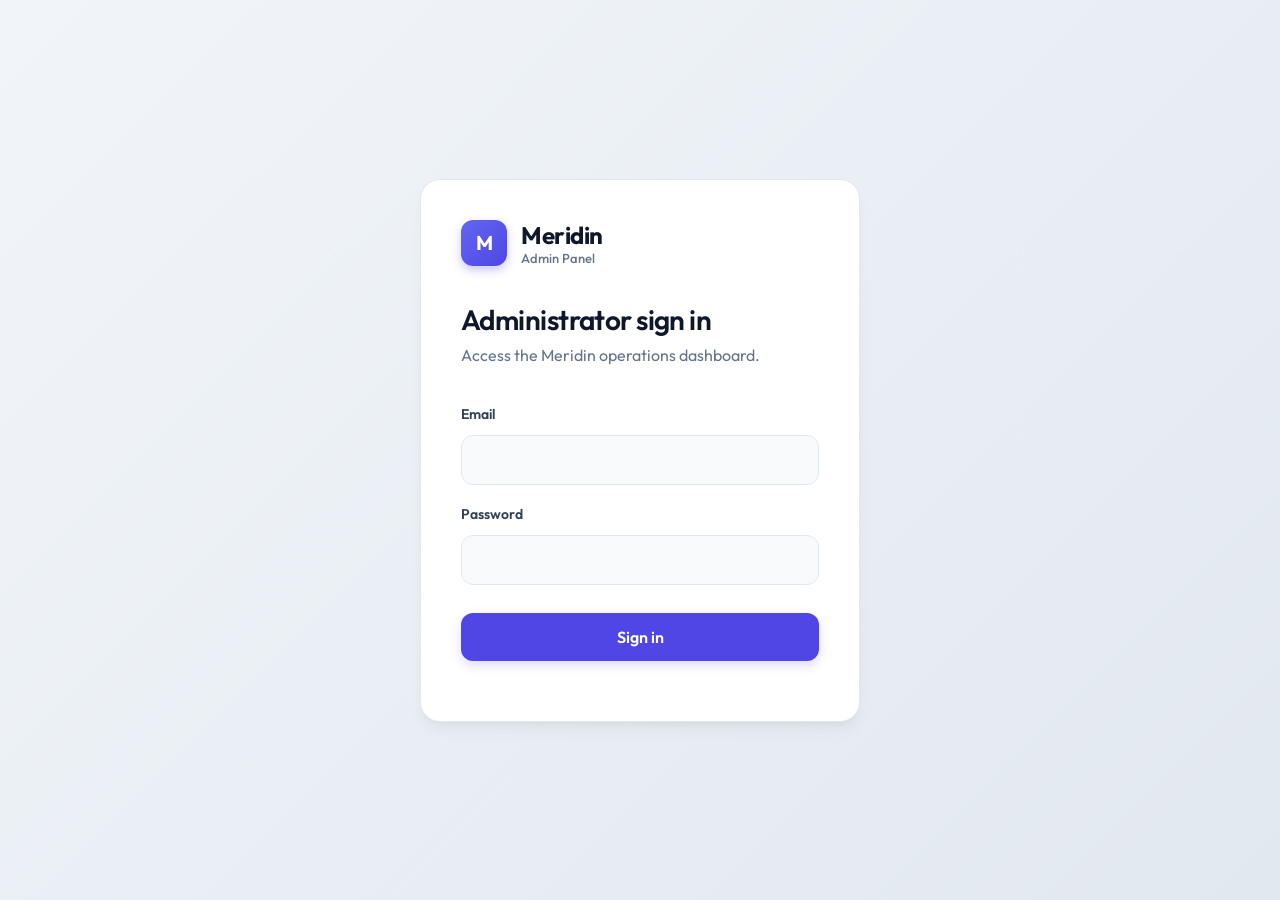
==== meridin_FE/admin/index.html @ f431e5fa "fix: adding dashboard codes" ====
<!DOCTYPE html>
<html lang="en">

<head>

    <meta charset="UTF-8">

    <meta
        name="viewport"
        content="width=device-width, initial-scale=1.0"
    >

    <title>Meridin — Admin Dashboard</title>

    <link
        rel="stylesheet"
        href="css/style.css"
    >
    <link href="https://fonts.googleapis.com/css2?family=Outfit:wght@300;400;500;600;700&display=swap" rel="stylesheet">

</head>

<body>

<div class="app">

    <aside class="sidebar">

        <div class="sidebar-brand">

            <div class="brand-mark">
                M
            </div>

            <div>
                <strong>
                    Meridin
                </strong>

                <span>
                    Admin
                </span>
            </div>

        </div>

        <nav>

            <a
                href="#overview"
                class="nav-link active"
            >
                Overview
            </a>

            <div class="nav-title">
                Clients
            </div>

            <a
                href="#clients"
                class="nav-link"
            >
                All clients
            </a>

            <div class="nav-title">
                Platform
            </div>

            <a
                href="#messages"
                class="nav-link"
            >
                Global messages
            </a>

            <a
                href="#usage"
                class="nav-link"
            >
                API usage
            </a>

        </nav>

        <button
            id="logoutButton"
            class="logout-button"
        >
            Sign out
        </button>

    </aside>

    <main class="main">

        <header class="topbar">

            <div>

                <h1>
                    Platform overview
                </h1>

                <p>
                    Meridin operations center
                </p>

            </div>

            <div class="status">

                <span class="status-dot"></span>

                API operational

            </div>

        </header>

        <section id="overview">

            <div class="metrics">

                <article class="metric-card">

                    <span>
                        Total clients
                    </span>

                    <strong id="clientsMetric">
                        —
                    </strong>

                </article>

                <article class="metric-card">

                    <span>
                        Active clients
                    </span>

                    <strong id="activeClientsMetric">
                        —
                    </strong>

                </article>

                <article class="metric-card">

                    <span>
                        Messages
                    </span>

                    <strong id="messagesMetric">
                        —
                    </strong>

                </article>

                <article class="metric-card">

                    <span>
                        Customers
                    </span>

                    <strong id="customersMetric">
                        —
                    </strong>

                </article>

            </div>

        </section>

        <section id="clients" class="dashboard-section">

            <div class="section-header">

                <div>

                    <h2>
                        Clients
                    </h2>

                    <p>
                        Manage Meridin tenants.
                    </p>

                </div>

            </div>

            <div
                id="clientsList"
                class="table-container"
            >
                Loading...
            </div>

        </section>

        <section id="messages" class="dashboard-section">

            <div class="section-header">

                <div>

                    <h2>
                        Global messages
                    </h2>

                    <p>
                        Recent messages across tenants.
                    </p>

                </div>

            </div>

            <div
                id="messagesList"
                class="table-container"
            >
                Loading...
            </div>

        </section>

        <section id="usage" class="dashboard-section">

            <div class="section-header">

                <div>

                    <h2>
                        Platform usage
                    </h2>

                    <p>
                        AI and Meta usage records.
                    </p>

                </div>

            </div>

            <div
                id="usageList"
                class="grid-two"
            >
                Loading...
            </div>

        </section>

    </main>

</div>

<script src="js/api.js"></script>
<script src="js/dashboard.js"></script>

</body>

</html>
---- meridin_FE/admin/css/style.css ----
* {
    box-sizing: border-box;
    margin: 0;
    padding: 0;
}

:root {
    --background: #f8fafc;
    --surface: #ffffff;
    --border: #e2e8f0;
    --text: #0f172a;
    --muted: #64748b;
    --primary: #4f46e5;
    --primary-hover: #4338ca;
    --success: #10b981;
    --danger: #ef4444;
    --sidebar: #0f172a;
    --sidebar-hover: #1e293b;
    --shadow: 0 4px 6px -1px rgb(0 0 0 / 0.05), 0 2px 4px -2px rgb(0 0 0 / 0.05);
    --shadow-lg: 0 10px 15px -3px rgb(0 0 0 / 0.05), 0 4px 6px -4px rgb(0 0 0 / 0.05);
}

body {
    font-family: 'Outfit', sans-serif;
    background: var(--background);
    color: var(--text);
    -webkit-font-smoothing: antialiased;
}

button,
input {
    font: inherit;
}

button {
    cursor: pointer;
    transition: all 0.2s cubic-bezier(0.4, 0, 0.2, 1);
}

.auth-page {
    min-height: 100vh;
    display: flex;
    align-items: center;
    justify-content: center;
    background: linear-gradient(135deg, #f1f5f9 0%, #e2e8f0 100%);
    padding: 24px;
}

.auth-card {
    width: 100%;
    max-width: 440px;
    background: var(--surface);
    border: 1px solid var(--border);
    border-radius: 20px;
    padding: 40px;
    box-shadow: var(--shadow-lg);
}

.brand,
.sidebar-brand {
    display: flex;
    align-items: center;
    gap: 14px;
}

.brand-mark {
    width: 46px;
    height: 46px;
    border-radius: 12px;
    background: linear-gradient(135deg, #6366f1 0%, #4f46e5 100%);
    color: white;
    display: grid;
    place-items: center;
    font-weight: 700;
    font-size: 20px;
    box-shadow: 0 4px 10px rgba(79, 70, 229, 0.3);
}

.brand h1 {
    font-size: 24px;
    font-weight: 700;
    letter-spacing: -0.02em;
}

.brand p {
    color: var(--muted);
    font-size: 13px;
    font-weight: 500;
}

.auth-card h2 {
    margin-top: 36px;
    font-size: 28px;
    font-weight: 600;
    letter-spacing: -0.02em;
}

.muted {
    color: var(--muted);
}

.auth-card > p {
    margin-top: 8px;
    margin-bottom: 32px;
}

form {
    display: flex;
    flex-direction: column;
    gap: 12px;
}

label {
    font-size: 14px;
    font-weight: 600;
    margin-top: 8px;
    color: #334155;
}

input {
    border: 1px solid var(--border);
    border-radius: 12px;
    padding: 14px 16px;
    outline: none;
    background: #f8fafc;
    transition: all 0.2s ease;
}

input:focus {
    border-color: var(--primary);
    background: var(--surface);
    box-shadow: 0 0 0 3px rgba(79, 70, 229, 0.1);
}

.primary-button {
    border: none;
    border-radius: 12px;
    background: var(--primary);
    color: white;
    padding: 14px 20px;
    font-weight: 600;
    margin-top: 16px;
    box-shadow: 0 4px 12px rgba(79, 70, 229, 0.2);
}

.primary-button:hover {
    background: var(--primary-hover);
    transform: translateY(-1px);
    box-shadow: 0 6px 16px rgba(79, 70, 229, 0.3);
}

.primary-button.small {
    padding: 10px 16px;
    margin: 0;
    font-size: 14px;
}

.error {
    color: var(--danger);
    font-size: 14px;
    margin-top: 8px;
    font-weight: 500;
}

.app {
    min-height: 100vh;
    display: flex;
}

.sidebar {
    width: 260px;
    min-height: 100vh;
    background: var(--sidebar);
    color: white;
    padding: 32px 24px;
    position: fixed;
    left: 0;
    top: 0;
    bottom: 0;
    display: flex;
    flex-direction: column;
    box-shadow: var(--shadow);
    z-index: 10;
}

.sidebar-brand {
    margin-bottom: 40px;
}

.sidebar-brand strong {
    font-size: 20px;
    font-weight: 700;
    letter-spacing: -0.01em;
}

.sidebar-brand span {
    display: block;
    color: #94a3b8;
    font-size: 12px;
    margin-top: 2px;
    font-weight: 500;
}

.nav-link {
    display: block;
    color: #94a3b8;
    text-decoration: none;
    padding: 12px 16px;
    border-radius: 12px;
    margin-bottom: 4px;
    font-weight: 500;
    transition: all 0.2s ease;
}

.nav-link:hover,
.nav-link.active {
    background: var(--sidebar-hover);
    color: white;
}

.nav-link.active {
    font-weight: 600;
    box-shadow: 0 4px 12px rgba(0, 0, 0, 0.1);
}

.nav-title {
    color: #475569;
    font-size: 11px;
    text-transform: uppercase;
    letter-spacing: 0.1em;
    margin: 24px 16px 8px;
    font-weight: 700;
}

.logout-button {
    margin-top: auto;
    border: 1px solid #334155;
    background: transparent;
    color: #cbd5e1;
    padding: 12px;
    border-radius: 12px;
    font-weight: 600;
}

.logout-button:hover {
    background: rgba(255, 255, 255, 0.05);
    color: white;
}

.main {
    margin-left: 260px;
    width: calc(100% - 260px);
    padding: 40px;
}

.topbar {
    display: flex;
    justify-content: space-between;
    align-items: center;
    margin-bottom: 40px;
}

.topbar h1 {
    font-size: 32px;
    font-weight: 700;
    letter-spacing: -0.02em;
}

.topbar p {
    color: var(--muted);
    margin-top: 4px;
    font-size: 15px;
}

.status {
    display: flex;
    align-items: center;
    gap: 10px;
    color: var(--success);
    font-size: 14px;
    font-weight: 600;
    background: #ecfdf5;
    padding: 8px 16px;
    border-radius: 20px;
    border: 1px solid #d1fae5;
}

.status-dot {
    width: 8px;
    height: 8px;
    border-radius: 50%;
    background: var(--success);
    position: relative;
}

.status-dot::after {
    content: '';
    position: absolute;
    width: 100%;
    height: 100%;
    background: inherit;
    border-radius: inherit;
    animation: ripple 1.5s infinite;
}

@keyframes ripple {
    0% {
        transform: scale(1);
        opacity: 0.8;
    }
    100% {
        transform: scale(2.5);
        opacity: 0;
    }
}

.metrics {
    display: grid;
    grid-template-columns: repeat(4, 1fr);
    gap: 20px;
    margin-bottom: 24px;
}

.metric-card,
.panel {
    background: var(--surface);
    border: 1px solid var(--border);
    border-radius: 16px;
    box-shadow: var(--shadow);
}

.metric-card {
    padding: 24px;
    transition: transform 0.2s ease;
}

.metric-card:hover {
    transform: translateY(-2px);
}

.metric-card span {
    color: var(--muted);
    font-size: 14px;
    font-weight: 500;
}

.metric-card strong {
    display: block;
    font-size: 36px;
    margin-top: 8px;
    font-weight: 700;
    letter-spacing: -0.02em;
}

.grid-two {
    display: grid;
    grid-template-columns: repeat(2, minmax(0, 1fr));
    gap: 24px;
}

.panel {
    padding: 24px;
}

.panel-header,
.section-header {
    display: flex;
    justify-content: space-between;
    align-items: center;
}

.panel-header {
    margin-bottom: 24px;
}

.panel h2,
.section-header h2 {
    font-size: 20px;
    font-weight: 600;
    letter-spacing: -0.01em;
}

.panel-header p,
.section-header p {
    color: var(--muted);
    font-size: 14px;
    margin-top: 4px;
}

.message-row {
    display: flex;
    justify-content: space-between;
    padding: 16px 0;
    border-bottom: 1px solid var(--border);
}

.message-row:last-child {
    border-bottom: none;
}

.message-row strong {
    display: block;
    font-size: 14px;
    max-width: 320px;
    overflow: hidden;
    text-overflow: ellipsis;
    white-space: nowrap;
    font-weight: 600;
}

.message-row span {
    display: inline-block;
    color: var(--primary);
    font-size: 12px;
    font-weight: 600;
    background: #e0e7ff;
    padding: 2px 8px;
    border-radius: 12px;
    margin-top: 4px;
}

.message-row small {
    color: var(--muted);
    font-size: 12px;
    font-weight: 500;
}

.quick-actions {
    display: flex;
    flex-direction: column;
    gap: 12px;
}

.quick-actions button {
    text-align: left;
    background: #f8fafc;
    border: 1px solid var(--border);
    border-radius: 12px;
    padding: 16px;
    font-weight: 600;
    transition: all 0.2s ease;
}

.quick-actions button:hover {
    background: var(--surface);
    border-color: var(--primary);
    box-shadow: 0 4px 12px rgba(79, 70, 229, 0.05);
    transform: translateX(4px);
}

.dashboard-section {
    margin-top: 48px;
}

.section-header {
    margin-bottom: 24px;
}

.products-grid {
    display: grid;
    grid-template-columns: repeat(4, minmax(0, 1fr));
    gap: 20px;
}

.product-card {
    background: var(--surface);
    border: 1px solid var(--border);
    border-radius: 16px;
    overflow: hidden;
    box-shadow: var(--shadow);
    transition: all 0.2s ease;
}

.product-card:hover {
    transform: translateY(-4px);
    box-shadow: var(--shadow-lg);
}

.product-image {
    height: 240px;
    background: #f1f5f9;
    display: grid;
    place-items: center;
    color: var(--muted);
    border-bottom: 1px solid var(--border);
}

.product-image img {
    width: 100%;
    height: 100%;
    object-fit: cover;
}

.product-content {
    padding: 20px;
}

.product-content h3 {
    font-size: 16px;
    font-weight: 600;
    letter-spacing: -0.01em;
}

.product-content p {
    color: var(--muted);
    font-size: 13px;
    margin: 4px 0 16px;
}

.product-content strong {
    font-size: 18px;
    font-weight: 700;
    color: var(--text);
}

.product-meta {
    color: var(--muted);
    font-size: 12px;
    margin-top: 12px;
    font-weight: 500;
}

.collection-card {
    display: flex;
    justify-content: space-between;
    align-items: center;
    background: var(--surface);
    border: 1px solid var(--border);
    border-radius: 16px;
    padding: 24px;
    margin-bottom: 12px;
    box-shadow: var(--shadow);
    transition: all 0.2s ease;
}

.collection-card:hover {
    transform: translateY(-2px);
    box-shadow: var(--shadow-lg);
}

.collection-card h3 {
    font-size: 18px;
    font-weight: 600;
}

.collection-card p {
    color: var(--muted);
    font-size: 14px;
    margin-top: 4px;
}

.collection-card > div:last-child {
    display: flex;
    flex-direction: column;
    align-items: center;
}

.collection-card > div:last-child strong {
    font-size: 24px;
    color: var(--primary);
    font-weight: 700;
}

.collection-card > div:last-child span {
    color: var(--muted);
    font-size: 12px;
    font-weight: 500;
}

.table-container {
    background: var(--surface);
    border: 1px solid var(--border);
    border-radius: 16px;
    overflow: auto;
    box-shadow: var(--shadow);
}

table {
    width: 100%;
    border-collapse: collapse;
}

th,
td {
    padding: 16px 20px;
    text-align: left;
    border-bottom: 1px solid var(--border);
    font-size: 14px;
}

th {
    background: #f8fafc;
    color: var(--muted);
    font-weight: 600;
}

tr:last-child td {
    border-bottom: none;
}

.active-label,
.inactive-label {
    display: inline-block;
    padding: 4px 10px;
    border-radius: 12px;
    font-size: 12px;
    font-weight: 600;
}

.active-label {
    background: #d1fae5;
    color: #065f46;
}

.inactive-label {
    background: #fee2e2;
    color: #991b1b;
}

.table-button {
    background: #f1f5f9;
    border: 1px solid var(--border);
    border-radius: 8px;
    padding: 6px 12px;
    font-weight: 500;
    font-size: 13px;
}

.table-button:hover {
    background: #e2e8f0;
    border-color: #cbd5e1;
}

.analytics-list > div {
    display: flex;
    justify-content: space-between;
    padding: 14px 0;
    border-bottom: 1px solid var(--border);
}

.analytics-list > div:last-child {
    border-bottom: none;
}

.analytics-list span {
    font-weight: 500;
}

.analytics-list strong {
    color: var(--primary);
}

@media (max-width: 1200px) {
    .metrics,
    .products-grid {
        grid-template-columns: repeat(2, 1fr);
    }
}

@media (max-width: 800px) {
    .sidebar {
        width: 80px;
        padding: 24px 12px;
    }

    .sidebar-brand div:last-child,
    .nav-link,
    .nav-title,
    .logout-button {
        display: none;
    }

    .sidebar-brand {
        justify-content: center;
    }

    .main {
        margin-left: 80px;
        width: calc(100% - 80px);
        padding: 24px;
    }

    .grid-two {
        grid-template-columns: 1fr;
    }

    .topbar {
        align-items: flex-start;
        gap: 16px;
        flex-direction: column;
    }
}

@media (max-width: 560px) {
    .metrics,
    .products-grid {
        grid-template-columns: 1fr;
    }

    .main {
        padding: 16px;
    }
}
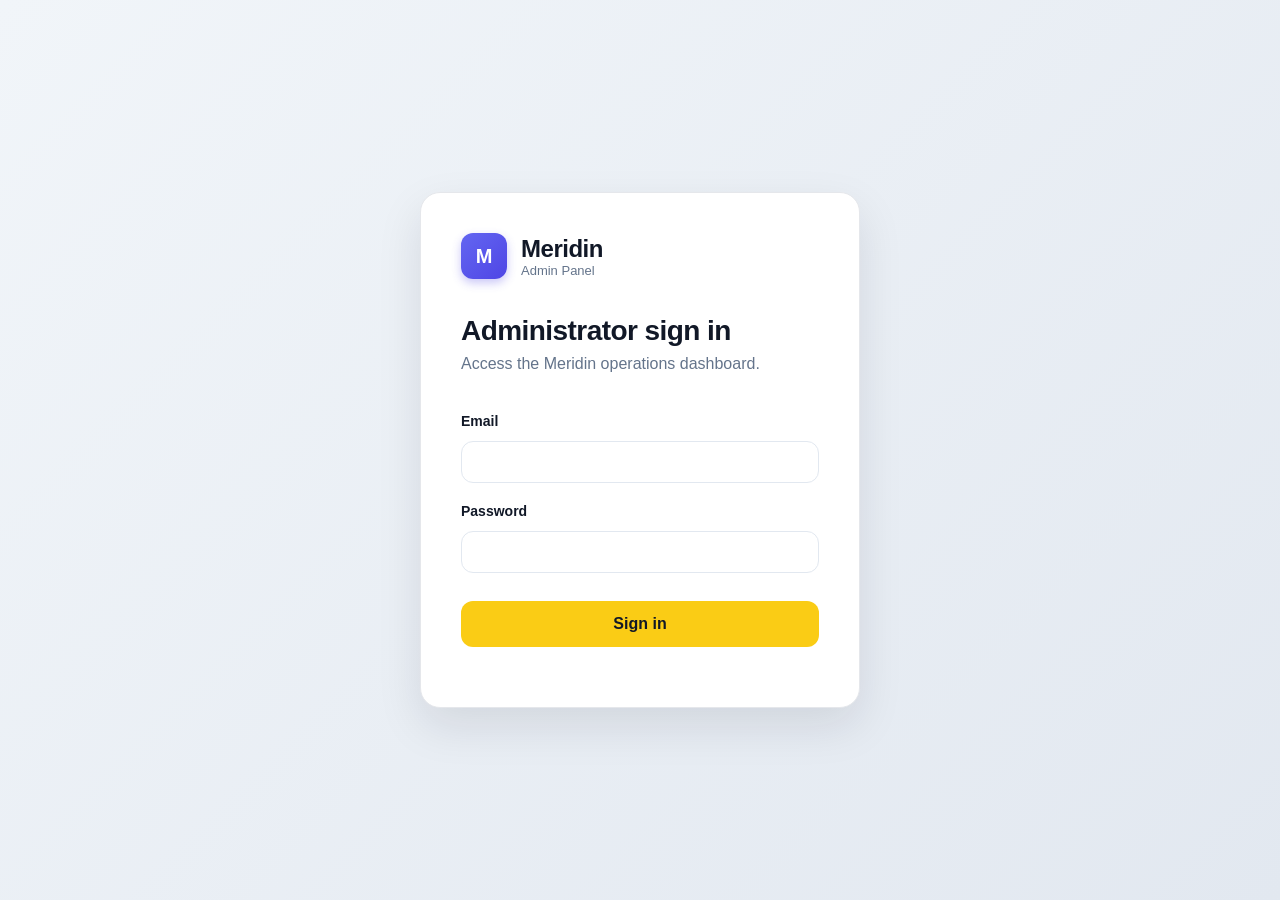
==== commit 2d201d28: "admin dashboard and client dashbord edit and changing self to EntityExtractor" ====
--- a/meridin_FE/admin/index.html
+++ b/meridin_FE/admin/index.html
@@ -16,7 +16,7 @@
         rel="stylesheet"
         href="css/style.css"
     >
-    <link href="https://fonts.googleapis.com/css2?family=Outfit:wght@300;400;500;600;700&display=swap" rel="stylesheet">
+    <link href="https://fonts.googleapis.com/css2?family=Poppins:wght@400;500;600;700;800&display=swap" rel="stylesheet">
 
 </head>
 
@@ -28,9 +28,7 @@
 
         <div class="sidebar-brand">
 
-            <div class="brand-mark">
-                M
-            </div>
+            <div class="brand-logo-wrap"><img src="../assets/meridin-logo.svg" class="brand-logo" alt="Meridin"></div>
 
             <div>
                 <strong>
@@ -80,6 +78,13 @@
                 class="nav-link"
             >
                 API usage
+            </a>
+
+            <a
+                href="#r2"
+                class="nav-link"
+            >
+                R2 usage
             </a>
 
         </nav>
@@ -193,11 +198,35 @@
 
             </div>
 
-            <div
-                id="clientsList"
-                class="table-container"
-            >
+            <div class="panel client-create-panel">
+                <h3>Add client</h3>
+                <form id="clientCreateForm" class="client-form">
+                    <input id="clientTenantId" required placeholder="Tenant ID">
+                    <input id="clientBusinessName" required placeholder="Business name">
+                    <input id="clientDashboardEmail" required type="email" placeholder="Dashboard email">
+                    <input id="clientDashboardPassword" required type="password" minlength="8" placeholder="Dashboard password">
+                    <input id="clientPhoneNumberId" required placeholder="WhatsApp phone number ID">
+                    <input id="clientAccessToken" required placeholder="WhatsApp access token">
+                    <input id="clientVerifyToken" required placeholder="Webhook verify token">
+                    <input id="clientWelcomeMessage" placeholder="Welcome message (optional)">
+                    <input id="clientFallbackMessage" placeholder="Fallback message (optional)">
+                    <button class="table-button" type="submit">Create client</button>
+                </form>
+                <p id="clientCreateMessage" class="muted"></p>
+            </div>
+
+            <div id="clientsList" class="table-container">
                 Loading...
+            </div>
+
+            <div id="clientControls" class="panel" style="display:none; margin-top:20px;">
+                <div class="section-header">
+                    <div>
+                        <h3 id="clientControlsTitle">Client controls</h3>
+                        <p>Boolean controls are read directly from this client's database document.</p>
+                    </div>
+                </div>
+                <div id="clientFlagsList" class="grid-two">Loading...</div>
             </div>
 
         </section>
@@ -256,6 +285,25 @@
 
         </section>
 
+        <section id="r2" class="dashboard-section">
+
+            <div class="section-header">
+
+                <div>
+                    <h2>Cloudflare R2 usage</h2>
+                    <p>Global account usage and Meridin safety guard. This is not tenant-specific.</p>
+                </div>
+
+                <button id="refreshR2Button" class="table-button">Refresh</button>
+
+            </div>
+
+            <div id="r2UsageList" class="grid-two">
+                Loading...
+            </div>
+
+        </section>
+
     </main>
 
 </div>
--- a/meridin_FE/admin/css/style.css
+++ b/meridin_FE/admin/css/style.css
@@ -701,3 +701,274 @@
         padding: 16px;
     }
 }
+
+/* Modal Styles */
+.modal {
+    position: fixed;
+    inset: 0;
+    z-index: 1000;
+    display: none;
+    align-items: center;
+    justify-content: center;
+    padding: 24px;
+}
+
+.modal.open {
+    display: flex;
+}
+
+.modal-backdrop {
+    position: absolute;
+    inset: 0;
+    background: rgba(15, 23, 42, 0.5);
+    animation: fadeIn 0.2s ease;
+}
+
+.modal-content {
+    position: relative;
+    background: var(--surface);
+    border-radius: 16px;
+    box-shadow: var(--shadow-lg);
+    width: 100%;
+    max-width: 560px;
+    max-height: 90vh;
+    overflow-y: auto;
+    animation: slideUp 0.2s ease;
+}
+
+@keyframes fadeIn {
+    from { opacity: 0; }
+    to { opacity: 1; }
+}
+
+@keyframes slideUp {
+    from { opacity: 0; transform: translateY(20px); }
+    to { opacity: 1; transform: translateY(0); }
+}
+
+.modal-header {
+    display: flex;
+    justify-content: space-between;
+    align-items: center;
+    padding: 24px;
+    border-bottom: 1px solid var(--border);
+}
+
+.modal-header h3 {
+    font-size: 20px;
+    font-weight: 600;
+}
+
+.modal-close {
+    background: none;
+    border: none;
+    font-size: 24px;
+    color: var(--muted);
+    cursor: pointer;
+    padding: 4px;
+    line-height: 1;
+}
+
+.modal-close:hover {
+    color: var(--text);
+}
+
+.modal-content form {
+    padding: 24px;
+}
+
+.form-group {
+    margin-bottom: 20px;
+}
+
+.form-group label {
+    display: block;
+    font-size: 14px;
+    font-weight: 600;
+    margin-bottom: 8px;
+    color: #334155;
+}
+
+.form-group input,
+.form-group select,
+.form-group textarea {
+    width: 100%;
+    border: 1px solid var(--border);
+    border-radius: 12px;
+    padding: 12px 16px;
+    outline: none;
+    background: #f8fafc;
+    transition: all 0.2s ease;
+    font-family: inherit;
+    font-size: 14px;
+}
+
+.form-group input:focus,
+.form-group select:focus,
+.form-group textarea:focus {
+    border-color: var(--primary);
+    background: var(--surface);
+    box-shadow: 0 0 0 3px rgba(79, 70, 229, 0.1);
+}
+
+.form-row {
+    display: grid;
+    grid-template-columns: 1fr 1fr;
+    gap: 16px;
+}
+
+@media (max-width: 560px) {
+    .form-row {
+        grid-template-columns: 1fr;
+    }
+}
+
+.modal-actions {
+    display: flex;
+    justify-content: flex-end;
+    gap: 12px;
+    margin-top: 24px;
+    padding-top: 16px;
+    border-top: 1px solid var(--border);
+}
+
+.modal-cancel {
+    background: #f1f5f9;
+    border: 1px solid var(--border);
+    border-radius: 12px;
+    padding: 12px 20px;
+    font-weight: 600;
+    color: var(--text);
+    transition: all 0.2s ease;
+}
+
+.modal-cancel:hover {
+    background: #e2e8f0;
+    border-color: #cbd5e1;
+}
+
+.warning-label {
+    color: #b45309;
+    font-weight: 700;
+}
+
+.client-form {
+    display: grid;
+    grid-template-columns: repeat(3, minmax(0, 1fr));
+    gap: 12px;
+}
+
+.client-form input {
+    width: 100%;
+    box-sizing: border-box;
+    padding: 10px 12px;
+    border: 1px solid #d9d9d9;
+    border-radius: 8px;
+    background: #fff;
+}
+
+.flag-row {
+    display: flex;
+    align-items: center;
+    justify-content: space-between;
+    gap: 16px;
+    padding: 12px 0;
+    border-bottom: 1px solid #eee;
+}
+
+.toggle-button {
+    min-width: 72px;
+}
+
+@media (max-width: 900px) {
+    .client-form { grid-template-columns: 1fr; }
+}
+
+/* ==========================================================
+   MERIDIN LANDING-PAGE UI SYSTEM — ADMIN REDESIGN
+   ========================================================== */
+:root {
+    --background: #fbfbfb; --surface: #fff; --border: #e5e7eb;
+    --text: #111827; --muted: #6b7280; --primary: #facc15;
+    --primary-hover: #eab308; --accent: #3b82f6; --success: #008069;
+    --danger: #dc2626; --sidebar: #fff; --sidebar-hover: #f3f4f6;
+    --card-gray: #f3f4f6; --black: #000; --shadow: 0 4px 20px rgba(0,0,0,.035);
+    --shadow-lg: 0 12px 40px rgba(0,0,0,.07);
+}
+body { font-family: 'Poppins', sans-serif; background: var(--background); color: var(--text); }
+.app { background: var(--background); }
+.sidebar { width: 250px; background: #fff; color: var(--text); border-right: 1px solid var(--border); padding: 26px 18px; box-shadow: none; }
+.sidebar-brand { margin-bottom: 34px; padding: 0 8px; gap: 10px; }
+.brand-logo-wrap { width: 44px; height: 44px; border-radius: 12px; overflow: hidden; background: #fff; flex: 0 0 44px; }
+.brand-logo { width: 100%; height: 100%; object-fit: contain; display: block; }
+.sidebar-brand strong { color: var(--text); font-size: 20px; }
+.sidebar-brand span { color: var(--muted); }
+.nav-title { color: #9ca3af; margin: 22px 12px 7px; font-size: 10px; }
+.nav-link { color: #6b7280; padding: 11px 13px; border-radius: 12px; margin-bottom: 3px; }
+.nav-link:hover { background: var(--card-gray); color: var(--text); }
+.nav-link.active { background: var(--primary); color: var(--text); box-shadow: none; font-weight: 600; }
+.logout-button { border: 1px solid var(--border); background: #fff; color: var(--text); border-radius: 12px; }
+.logout-button:hover { background: var(--card-gray); color: var(--text); }
+.main { margin-left: 250px; width: calc(100% - 250px); padding: 34px 40px 60px; }
+.topbar { margin-bottom: 30px; }
+.topbar h1 { font-size: 30px; letter-spacing: -.035em; font-weight: 700; }
+.topbar p { color: var(--muted); }
+.status { color: var(--text); background: #fff; border: 1px solid var(--border); border-radius: 999px; }
+.status-dot { background: var(--success); }
+.metrics { gap: 16px; margin-bottom: 22px; }
+.metric-card, .panel { border: 1px solid var(--border); border-radius: 20px; box-shadow: var(--shadow); }
+.metric-card { padding: 22px; }
+.metric-card:hover { transform: translateY(-2px); box-shadow: var(--shadow-lg); }
+.metric-card span { color: var(--muted); }
+.metric-card strong { color: var(--text); }
+.panel { padding: 24px; }
+.panel-header, .section-header { margin-bottom: 20px; }
+.panel h2, .section-header h2 { font-size: 21px; letter-spacing: -.02em; }
+.panel-header p, .section-header p { color: var(--muted); }
+.dashboard-section { margin-top: 28px; }
+.primary-button { background: var(--primary); color: var(--text); border-radius: 999px; box-shadow: none; border: 0; }
+.primary-button:hover { background: var(--primary-hover); box-shadow: none; }
+.secondary-button { border-radius: 999px; border: 1px solid var(--text); background: #fff; color: var(--text); }
+.table-button { background: #fff; border: 1px solid var(--border); border-radius: 999px; color: var(--text); padding: 7px 13px; }
+.table-button:hover { background: var(--card-gray); border-color: #d1d5db; }
+.table-container { background: #fff; border: 1px solid var(--border); border-radius: 20px; box-shadow: var(--shadow); overflow: auto; }
+table { border-collapse: collapse; width: 100%; }
+th { background: var(--card-gray); color: var(--muted); font-size: 11px; text-transform: uppercase; letter-spacing: .06em; }
+th, td { padding: 14px 16px; border-bottom: 1px solid var(--border); text-align: left; }
+tbody tr:hover { background: #fcfcfc; }
+.client-create-panel { margin-bottom: 18px; }
+.client-form { display: grid; grid-template-columns: repeat(3, minmax(0,1fr)); gap: 12px; }
+.client-form input { min-width: 0; }
+.client-form button { align-self: stretch; }
+.flag-row { background: #fff; border: 1px solid var(--border); border-radius: 16px; padding: 15px 17px; display: flex; align-items: center; justify-content: space-between; gap: 14px; }
+.toggle-button { min-width: 64px; font-weight: 700; }
+input, select, textarea { background: #fff; border: 1px solid #e5e7eb; border-radius: 12px; color: var(--text); }
+input:focus, select:focus, textarea:focus { border-color: var(--accent); box-shadow: 0 0 0 3px rgba(59,130,246,.10); }
+.form-group label, label { color: var(--text); }
+.modal-content { border-radius: 24px; box-shadow: var(--shadow-lg); }
+.error { color: var(--danger); }
+@media (max-width: 1000px) { .client-form { grid-template-columns: repeat(2, minmax(0,1fr)); } }
+@media (max-width: 900px) { .sidebar { width: 78px; padding: 22px 10px; } .sidebar-brand { justify-content: center; padding: 0; } .sidebar-brand div:last-child, .nav-link, .nav-title, .logout-button { display:none; } .main { margin-left:78px; width:calc(100% - 78px); padding:24px; } }
+@media (max-width: 620px) { .main { padding:18px 14px 40px; } .metrics { grid-template-columns:repeat(2,1fr); } .client-form { grid-template-columns:1fr; } }
+
+/* ==========================================================
+   MERIDIN ADMIN — MODERN OPERATIONS UI
+   ========================================================== */
+:root {
+    --primary:#facc15; --primary-hover:#eab308; --accent:#3b82f6;
+    --bg:#f7f8fa; --surface:#fff; --text:#111827; --muted:#64748b;
+    --border:#e5e7eb; --sidebar:#111827; --success:#22c55e; --danger:#ef4444;
+    --shadow:0 8px 30px rgba(15,23,42,.06); --shadow-lg:0 18px 45px rgba(15,23,42,.10);
+}
+body{background:var(--bg);font-family:'Poppins',sans-serif;color:var(--text)}
+.sidebar{width:248px;background:var(--sidebar);border:0;padding:24px 16px;box-shadow:8px 0 30px rgba(15,23,42,.06)}
+.sidebar-brand{padding:8px 10px 30px;gap:12px}.brand-logo-wrap{width:44px;height:44px;border-radius:13px;background:#fff}.brand-logo{object-fit:contain}.sidebar-brand strong{color:#fff;font-size:19px}.sidebar-brand span{color:#94a3b8;font-size:11px}
+.nav-title{color:#64748b;margin:22px 10px 8px;font-size:10px;font-weight:700;letter-spacing:.12em;text-transform:uppercase}.nav-link{min-height:44px;color:#cbd5e1;padding:11px 13px;border-radius:12px;margin-bottom:5px;font-size:13px;font-weight:500}.nav-link:hover{background:rgba(255,255,255,.07);color:#fff}.nav-link.active{background:var(--primary);color:#111827;font-weight:700}
+.logout-button{border:1px solid rgba(255,255,255,.1);background:rgba(255,255,255,.05);color:#cbd5e1;border-radius:12px}.logout-button:hover{background:rgba(255,255,255,.1);color:#fff}
+.main{margin-left:248px;width:calc(100% - 248px);padding:30px 36px 60px;max-width:1600px}.topbar{display:flex;align-items:center;justify-content:space-between;gap:20px;margin-bottom:28px}.topbar h1{font-size:29px;line-height:1.2;margin:0 0 5px;letter-spacing:-.04em}.topbar p{margin:0;color:var(--muted);font-size:13px}.status{background:#fff;border:1px solid var(--border);border-radius:999px;padding:9px 14px;color:#334155;font-size:12px;font-weight:600}.status-dot{background:var(--success)}
+.metrics{display:grid;grid-template-columns:repeat(4,minmax(0,1fr));gap:16px;margin-bottom:24px}.metric-card{background:#fff;border:1px solid var(--border);border-radius:20px;padding:22px;box-shadow:var(--shadow);min-height:125px}.metric-card span{color:var(--muted);font-size:12px;font-weight:600}.metric-card strong{display:block;margin-top:12px;color:var(--text);font-size:30px;letter-spacing:-.04em}
+.panel,.table-container{background:#fff;border:1px solid var(--border);border-radius:20px;box-shadow:var(--shadow)}.panel{padding:24px}.dashboard-section{margin-top:26px}.section-header,.panel-header{margin-bottom:18px}.section-header h2,.panel h2{margin:0 0 4px;font-size:20px;letter-spacing:-.025em}.section-header p,.panel-header p{margin:0;color:var(--muted);font-size:12px}
+.primary-button,.table-button{border-radius:12px}.primary-button{background:var(--primary);color:#111827;border:0;font-weight:700}.primary-button:hover{background:var(--primary-hover)}
+input,select,textarea{background:#fff;border:1px solid #e2e8f0;border-radius:12px;color:var(--text);padding:11px 13px}input:focus,select:focus,textarea:focus{border-color:var(--accent);box-shadow:0 0 0 3px rgba(59,130,246,.1);outline:none}.modal-content{border-radius:22px;box-shadow:var(--shadow-lg)}
+.table-container{overflow:auto}.table-container table{width:100%;border-collapse:collapse}.table-container th{background:#f8fafc;color:#64748b;font-size:11px;text-transform:uppercase;letter-spacing:.06em}.table-container td,.table-container th{padding:14px 16px;border-bottom:1px solid #eef2f7}.table-container tr:last-child td{border-bottom:0}
+@media(max-width:1050px){.metrics{grid-template-columns:repeat(2,1fr)}}@media(max-width:900px){.sidebar{width:76px;padding:20px 9px}.sidebar-brand{justify-content:center;padding:5px 0 28px}.sidebar-brand>div:last-child,.nav-link,.nav-title,.logout-button{display:none}.main{margin-left:76px;width:calc(100% - 76px);padding:24px}}@media(max-width:650px){.main{padding:18px 13px 40px}.topbar{align-items:flex-start;flex-direction:column}.metrics{grid-template-columns:1fr}}
